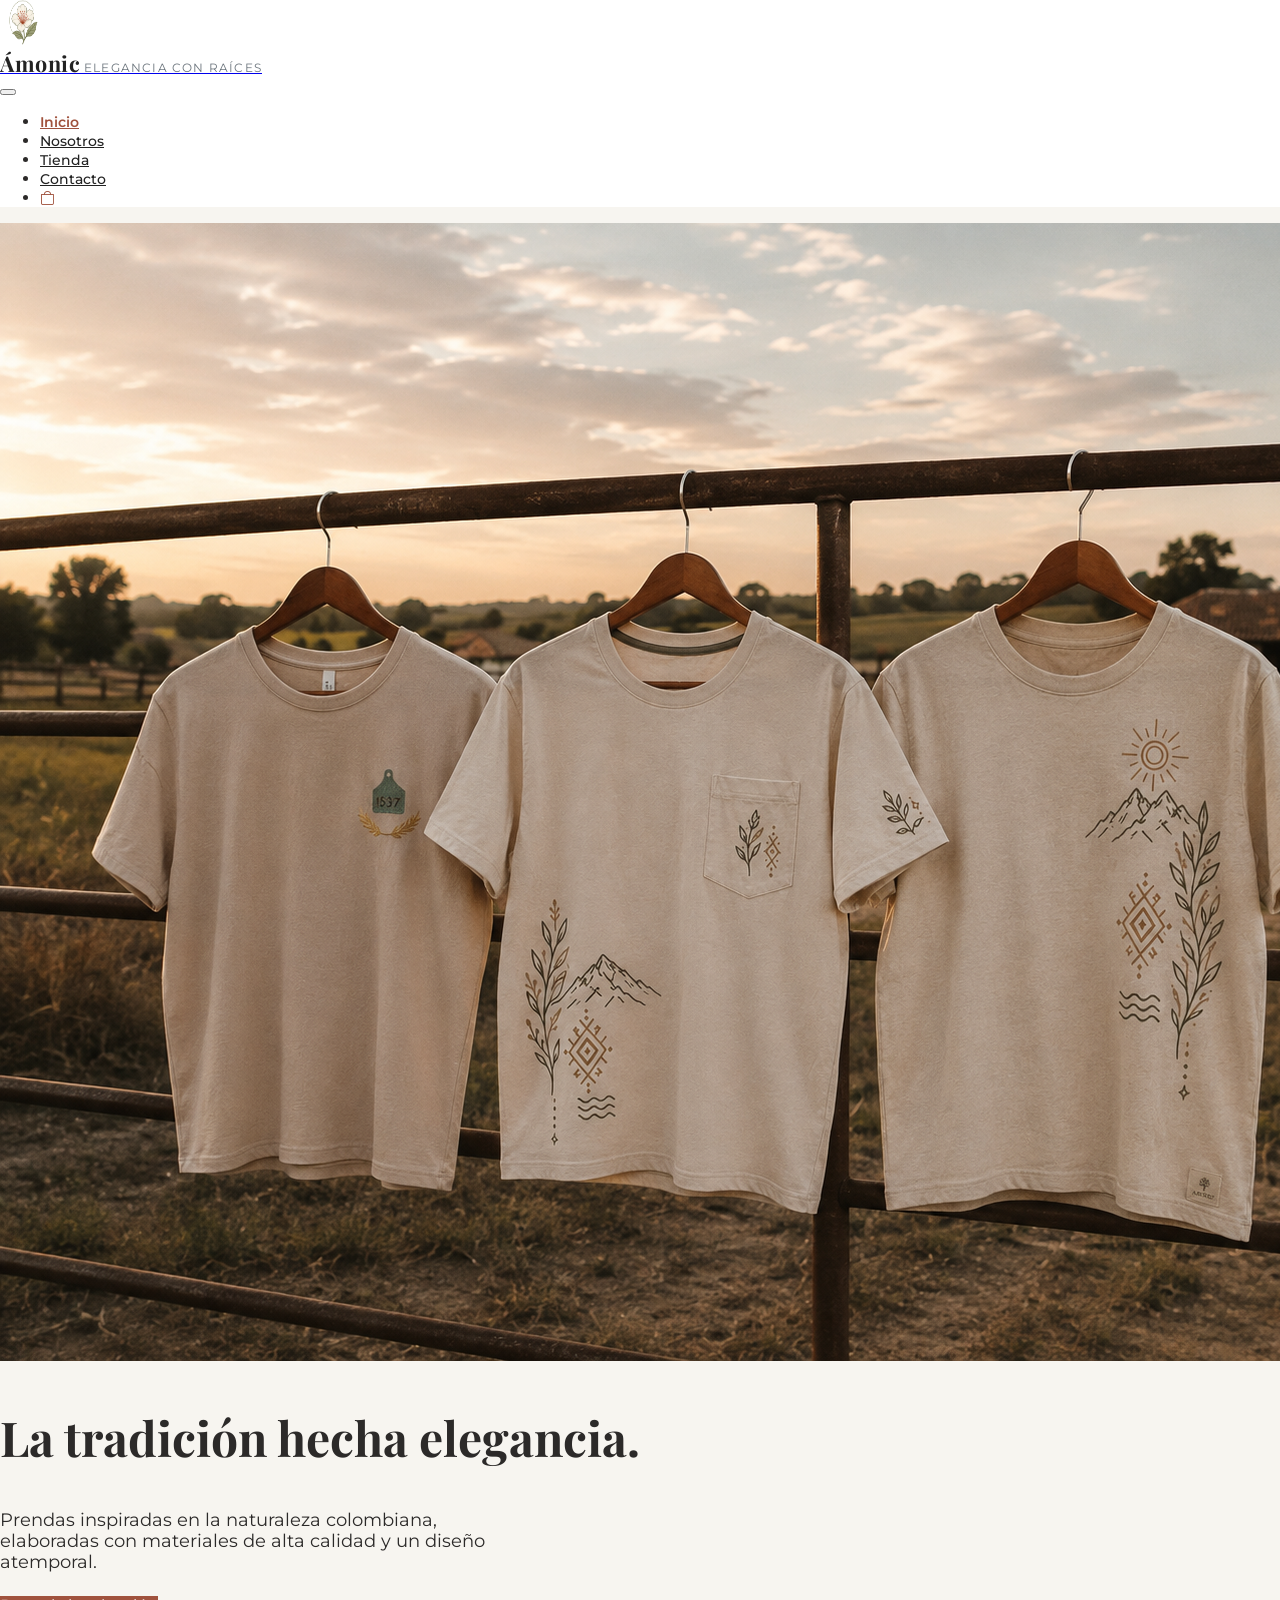
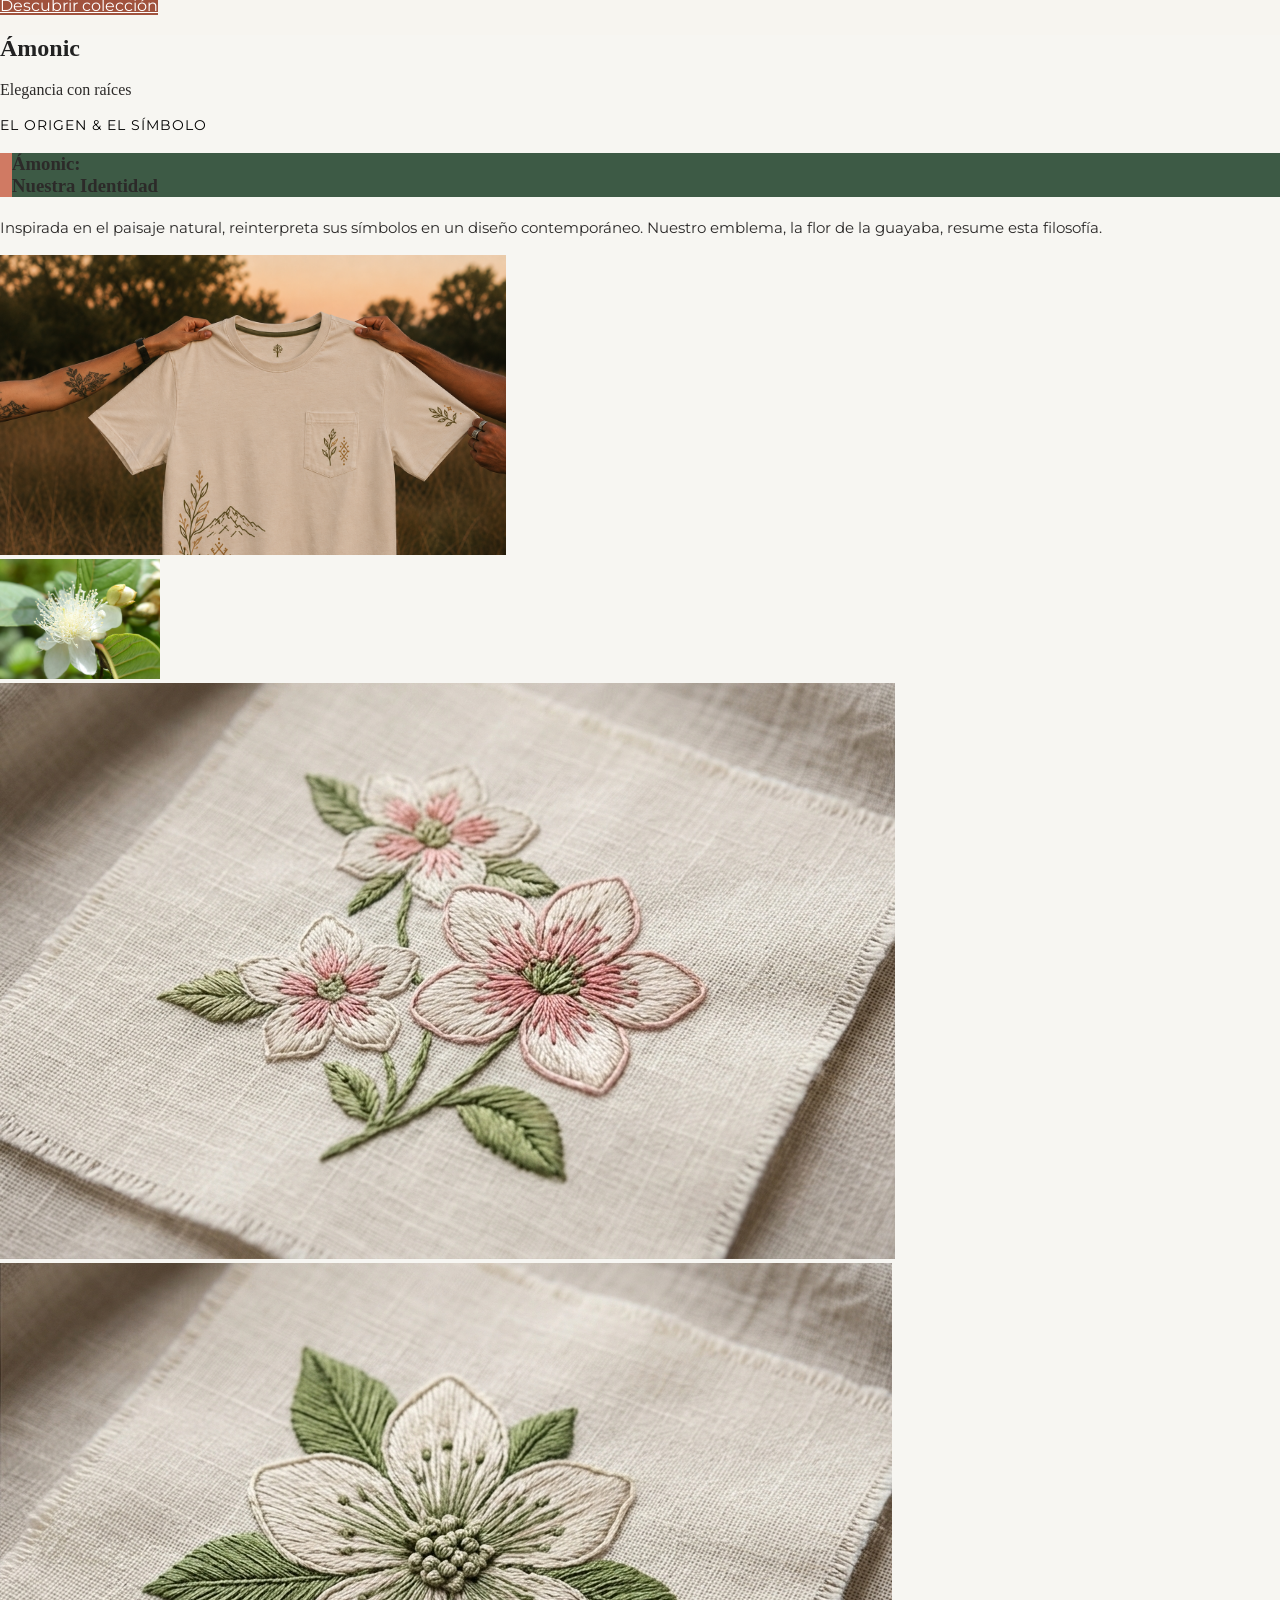
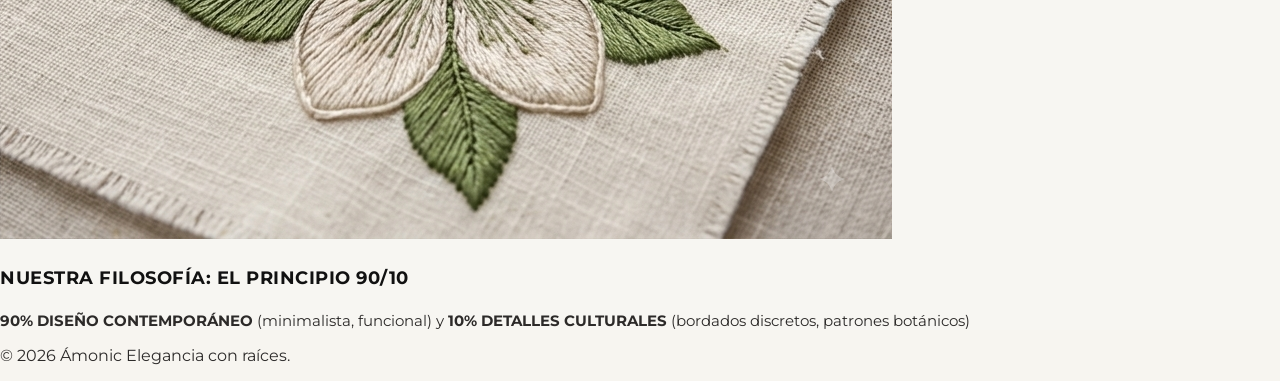
==== index.html @ 0eb74360 "SegundoRepositorio" ====
<!DOCTYPE html>
<html lang="es">
<head>
    <meta charset="UTF-8">
    <meta name="viewport" content="width=device-width, initial-scale=1.0">
    <title>Amonic - Elegancia con raíces</title>
    <!-- Favicon de la página -->
    <link rel="icon" type="image/png" href="Img/LOGO en barra.png">
    <!-- Bootstrap CSS -->
    <link rel="stylesheet" href="css/bootstrap.min.css">
    <!-- Bootstrap Iconos -->
    <link rel="stylesheet" href="https://cdn.jsdelivr.net/npm/bootstrap-icons@1.11.3/font/bootstrap-icons.min.css">
    <!-- Google Fuentes -->
    <link rel="preconnect" href="https://fonts.googleapis.com">
    <link rel="preconnect" href="https://fonts.gstatic.com" crossorigin>
    <link href="https://fonts.googleapis.com/css2?family=Montserrat:ital,wght@0,100..900;1,100..900&family=Playfair+Display:ital,wght@0,400..900;1,400..900&display=swap" rel="stylesheet">
    <link rel="stylesheet" href="css/style.css">
</head>
<body class="scroll-smooth">

    <!-- Barra de Navegación -->
    <header class="sticky-top bg-white shadow-sm">
        <nav class="navbar navbar-expand-lg navbar-light py-3">
            <div class="container">
                <!-- Logo en la Barra de Nav -->
                <a class="navbar-brand d-flex align-items-center gap-3" href="index.html">
                    <img src="Img/LOGO en barra.png" alt="Amonic Logo" width="45" height="45" class="d-inline-block object-fit-contain">
                    <div class="d-flex flex-column align-items-start">
                        <span class="brand-title lh-1">Ámonic</span>
                        <span class="brand-subtitle">Elegancia con raíces</span>
                    </div>
                </a>

                <!-- Botón hamburguesa -->
                <button class="navbar-toggler border-0" type="button" data-bs-toggle="collapse" data-bs-target="#navbarAmonic" aria-controls="navbarAmonic" aria-expanded="false" aria-label="Toggle navigation">
                    <span class="navbar-toggler-icon"></span>
                </button>

                <!-- Menú de navegación y Carrito -->
                <div class="collapse navbar-collapse justify-content-end" id="navbarAmonic">
                    <ul class="navbar-nav gap-lg-4 text-center align-items-center">
                        <li class="nav-item">
                            <a class="nav-link custom-link active" href="index.html">Inicio</a>
                        </li>
                        <li class="nav-item">
                            <a class="nav-link custom-link" href="Nosotros.html">Nosotros</a>
                        </li>
                        <li class="nav-item">
                            <a class="nav-link custom-link" href="Tienda.html">Tienda</a>
                        </li>
                        <li class="nav-item">
                            <a class="nav-link custom-link" href="Contacto.html">Contacto</a>
                        </li>
                        <!-- Carrito de compras -->
                        <!-- Carrito de compras -->
                        <li class="nav-item mt-2 mt-lg-0">
                            <!-- Nota: Se recomienda renombrar el archivo físico a 'carrito-de-compras.html' para evitar espacios -->
                            <a class="nav-link custom-link position-relative px-2" href="Carrito de Compras.html" aria-label="Carrito de compras">
                                <i class="bi bi-bag fs-5 carrito-icon"></i>
                            </a>
                        </li>
                    </ul>
                </div>
            </div>
        </nav>
    </header>

    <!-- INICIO: Banner Principal -->
    <section id="inicio" class="container-fluid p-0 min-vh-100 position-relative d-flex align-items-center text-white overflow-hidden">
        <img src="Img/Baner principal.png" alt="Banner principal Ámonic" class="position-absolute top-0 start-0 w-100 h-100 object-fit-cover z-0">
        <div class="row w-100 m-0 position-relative z-1">
            <div class="hero-text col-11 col-md-6 col-lg-5 offset-1 text-start">
                <h2 class="brand-title2">La tradición hecha elegancia.</h2>
                <p class="brand-subtitle2 hero-subtitle-max">Prendas inspiradas en la naturaleza colombiana, elaboradas con materiales de alta calidad y un diseño atemporal.</p>
                <a href="Tienda.html" class="btn btn-lg rounded-pill text-white px-4 py-2 btn-hero-cta">Descubrir colección</a>
            </div>
        </div>
    </section>

    <!-- BLOQUE 1: Nuestra Identidad -->
    <section class="py-5 bg-nosotros">
        <div class="container py-4">
            
            <!-- Encabezado a la derecha de la Sección -->
            <div class="mb-5">
                <h1 class="display-4 fw-normal mb-1 font-serif text-dark-title">Ámonic</h1>
                <p class="fs-4 text-muted mb-2 font-serif">Elegancia con raíces</p>
            </div>

            <!-- Contenido e Imágenes -->
            <div class="row g-4 align-items-center">
                
                <!-- Columna Izquierda: Textos e Identidad -->
                <div class="col-lg-5">
                    <span class="d-block fw-bold text-uppercase mb-2 section-subtag">
                        EL ORIGEN & EL SÍMBOLO
                    </span>
                    
                    <div class="p-3 my-3 text-white identity-box">
                        <h3 class="h4 mb-0 fw-bold font-serif">
                            Ámonic:<br>Nuestra Identidad
                        </h3>
                    </div>

                    <p class="text-secondary mt-4 pe-lg-3 identity-text">
                        Inspirada en el paisaje natural, reinterpreta sus símbolos en un diseño contemporáneo. Nuestro emblema, la flor de la guayaba, resume esta filosofía.
                    </p>
                </div>

                <!-- Columna Derecha: Galería -->
                <div class="col-lg-7">
                    <div class="row g-3">
                        <div class="col-12">
                            <img src="Img/Imagen-Nosotros.png" alt="Elegancia con raíces Ámonic" class="img-fluid rounded shadow-sm w-100 object-fit-cover gallery-img-main">
                        </div>
                        <div class="col-md-4">
                            <div class="bg-white p-3 rounded text-center shadow-sm h-100 d-flex align-items-center justify-content-center">
                                <img src="Img/FLOR-Nosotros.jpg" alt="Flor de la Guayaba" class="img-fluid gallery-flower-icon">
                            </div>
                        </div>
                        <div class="col-md-4">
                            <img src="Img/Bordado 1.png" alt="Detalle bordado" class="img-fluid rounded shadow-sm w-100 h-100 object-fit-cover">
                        </div>
                        <div class="col-md-4">
                            <img src="Img/Bordado 2.png" alt="Bordado botánico Ámonic" class="img-fluid rounded shadow-sm w-100 h-100 object-fit-cover">
                        </div>
                    </div>
                </div>

            </div>

            <!-- Filosofía 90/10 Resumen -->
            <div class="row mt-5 pt-3">
                <div class="col-12 text-center text-lg-start">
                    <h4 class="fw-bold text-uppercase mb-2 philosophy-title">
                        NUESTRA FILOSOFÍA: EL PRINCIPIO 90/10
                    </h4>
                    <p class="text-muted mb-0 philosophy-desc">
                        <strong>90% DISEÑO CONTEMPORÁNEO</strong> (minimalista, funcional) y <strong>10% DETALLES CULTURALES</strong> (bordados discretos, patrones botánicos)
                    </p>
                </div>
            </div>

        </div>
    </section>

    <!-- Footer -->
    <footer class="text-center py-4 bg-dark text-white">
        <p class="mb-0 fs-6 fw-bold font-sans">
            © 2026 Ámonic Elegancia con raíces.
        </p>
    </footer>

    <script src="js/bootstrap.bundle.min.js"></script>
    <script src="script.js"></script>
</body>
</html>
---- css/style.css ----
/* ==========================================
   1. VARIABLES DE ESTILO Y PALETA DE MARCA
   ========================================== */
:root {
  /* Tipografías */
  --font-serif: 'Playfair Display', Georgia, serif;
  --font-sans: 'Montserrat', sans-serif;
  --font-heading: 'Playfair Display', serif;
  --font-body: 'Montserrat', sans-serif;

  /* Paleta Ámonic */
  --terracota: #a0523d;
  --terracota-dark: #833e2c;
  --terracota-light: #d07a63;
  --verde-oliva: #586148;
  --verde-liquen: #a2b29f;
  --verde-oscuro: #3d5a45;
  --verde-oliva-med: #515848;

  /* Colores Secundarios / Alias */
  --color-terracotta: #c45b3a;
  --color-dark: #222222;
  --color-gray-light: #f8f9fa;

  /* Fondos y Neutros */
  --bg-main: #f7f5f0;
  --bg-card: #ffffff;
  --bg-marroquineria: #f3efe8;
  --bg-crema: #eeebe3;
  --bg-arena: #f3efe6;
  --bg-suave: #f8f6f2;

  /* Textos */
  --text-dark: #222222;
  --text-muted: #76736d;
}

/* ==========================================
   2. REGLAS BASE Y RESET
   ========================================== */
html {
  scroll-behavior: smooth;
}

body {
  margin: 0;
  font-family: var(--font-sans);
  background-color: var(--bg-main);
  color: var(--text-dark);
  scroll-behavior: smooth;
}

h1, h2, h3 {
  font-family: var(--font-heading);
}

hr {
  color: var(--text-dark);
}

/* ==========================================
   3. UTILIDADES DE TIPOGRAFÍA Y COLOR
   ========================================== */
.font-serif { font-family: var(--font-serif); }
.font-sans { font-family: var(--font-sans); }

.brand-heading {
  font-family: var(--font-serif);
  font-weight: 700;
  color: var(--text-dark);
  letter-spacing: 1px;
}

.style-label {
  font-size: 0.72rem;
  letter-spacing: 1.5px;
}

.extra-small {
  font-size: 0.75rem;
  line-height: 1.4;
}

.body-text {
  line-height: 1.8;
  font-size: 0.95rem;
}

/* Utilidades de Texto */
.text-olive { color: #737d61 !important; }
.text-dark-custom, 
.text-dark-title { color: var(--text-dark); }

/* Utilidades de Iconos */
.icon-terracotta { color: var(--terracota); }
.icon-terracotta-light { color: var(--terracota-light); }
.icon-green { color: var(--verde-oscuro); }
.icon-dark { color: #333333; }

/* Utilidades de Fondo */
.bg-cream { background-color: var(--bg-crema); }
.bg-sand { background-color: var(--bg-arena); }
.bg-light-soft, 
.bg-light-section { background-color: var(--bg-suave); }
.bg-olive-dark { background-color: #3d4338; }
.bg-olive-medium { background-color: var(--verde-oliva-med); }

/* ==========================================
   4. NAVEGACIÓN Y NAVBAR
   ========================================== */
.navbar {
  background-color: #ffffff;
}

.navbar-toggler:focus {
  box-shadow: none;
}

/* Títulos de Marca en Nav */
.brand-title {
  font-family: var(--font-serif);
  font-size: 1.35rem;
  font-weight: 700;
  color: var(--text-dark);
  letter-spacing: 0.5px;
}

.brand-subtitle {
  font-family: var(--font-sans);
  font-size: 0.65rem;
  color: var(--terracota);
  letter-spacing: 0.5px;
  text-transform: uppercase;
}

.brand-title2 {
  font-family: var(--font-serif);
  font-size: 3rem;
  font-weight: 700;
}

.brand-subtitle2 {
  font-family: var(--font-sans);
  font-size: 1.1rem;
  margin-top: 1rem;
  margin-bottom: 1.5rem;
}

/* Enlaces de Navegación */
.custom-link {
  font-family: var(--font-sans);
  font-size: 0.9rem;
  font-weight: 500;
  color: var(--text-dark) !important;
  transition: all 0.25s ease;
}

.custom-link:hover,
.custom-link.active {
  color: var(--terracota) !important;
}

.navbar .custom-link.active {
  font-weight: 600;
}

/* Categorías */
.nav-categories {
  width: 100%;
}

.nav-categories .nav-link {
  color: #333333;
  font-size: 0.82rem;
  padding: 7px 10px;
  border-radius: 7px;
  background-color: transparent;
  text-decoration: none;
  transition: background-color 0.25s ease, color 0.25s ease, transform 0.25s ease;
}

.nav-categories .nav-link:hover {
  background-color: var(--text-dark);
  color: var(--bg-main) !important;
  transform: translateX(3px);
}

.nav-categories .nav-link.active {
  background-color: #e6e1d7;
  color: var(--text-dark);
  font-weight: 600;
}

.nav-categories .nav-link.active:hover {
  background-color: var(--text-dark);
  color: var(--bg-main) !important;
}

.category-img-icon {
  width: 38px;
  height: 38px;
  object-fit: contain;
  border-radius: 50%;
  background-color: var(--verde-oliva);
  padding: 6px;
}

/* Carrito en Nav */
.carrito-icon {
  color: var(--terracota);
}

.carrito-badge, 
.badge-cart {
  background-color: var(--terracota);
  font-size: 0.65rem;
  padding: 0.35em 0.55em;
}

.cart-heading {
  color: var(--terracota);
}

/* ==========================================
   5. TARJETAS DE PRODUCTO Y CATÁLOGO
   ========================================== */
.product-card {
  background-color: #faf9f5;
  border: 1px solid rgba(34, 34, 34, 0.12);
  border-radius: 8px;
  overflow: hidden;
  box-shadow: 0 2px 6px rgba(0, 0, 0, 0.02);
  transition: transform 0.25s ease, box-shadow 0.25s ease;
}

.product-card:hover {
  transform: translateY(-3px);
  box-shadow: 0 8px 20px rgba(34, 34, 34, 0.08);
}

.product-image {
  width: 100%;
  height: 245px;
  object-fit: cover;
}

.price-tag {
  font-size: 0.9rem;
  color: var(--text-dark);
}

.btn-fav {
  background-color: rgba(255, 255, 255, 0.88);
  border-radius: 50%;
  width: 34px;
  height: 34px;
  padding: 6px;
  border: none;
  cursor: pointer;
  transition: all 0.2s ease;
}

.badge-star {
  background-color: #737d61;
  color: #ffffff;
  font-size: 0.62rem;
  letter-spacing: 0.5px;
  padding: 5px 9px;
}

.bg-badge-muted {
  background-color: #e3e0d4;
  color: #555555;
  font-size: 0.65rem;
}

.bg-sustainable-box {
  background-color: #e8e6d8;
  border: 1px solid var(--terracota);
}

/* Selectores de Color en Listados */
.color-list {
  margin-top: 9px;
}

.color-item {
  display: flex;
  align-items: center;
  gap: 6px;
  margin-bottom: 4px;
}

.color-name {
  font-size: 0.67rem;
  color: #555555;
  line-height: 1.3;
}

.color-dot {
  width: 14px;
  height: 14px;
  min-width: 14px;
  border-radius: 50%;
  display: inline-block;
  border: 1px solid rgba(34, 34, 34, 0.20);
}

/* Marroquinería y Accesorios */
.bg-card-marroqueri {
  background-color: var(--bg-marroquineria);
  border-color: #e5e0d5 !important;
}

.accessory-card {
  min-height: 120px;
}

.accessory-image {
  object-fit: cover;
}

/* ==========================================
   6. PÁGINA DE DETALLE DE PRODUCTO
   ========================================== */
.product-title {
  font-size: 1.85rem;
  color: #333;
  letter-spacing: 0.5px;
}

.sku-text {
  font-size: 0.8rem;
  letter-spacing: 0.5px;
}

.product-price {
  color: #2b2b2b;
  font-weight: 400;
  letter-spacing: 0.5px;
}

.product-description p {
  font-size: 0.9rem;
  line-height: 1.6;
}

/* Galería e Imágenes del Producto */
.main-image-container img {
  object-fit: cover;
  max-height: 580px;
  background-color: var(--color-gray-light);
  border-radius: 8px;
  transition: opacity 0.3s ease;
}

.thumbnail-gallery {
  scrollbar-width: thin;
  scrollbar-color: #ccc transparent;
}

.thumbnail-gallery::-webkit-scrollbar {
  height: 4px;
}

.thumbnail-gallery::-webkit-scrollbar-thumb {
  background-color: #ccc;
  border-radius: 4px;
}

.thumbnail-gallery .img-thumbnail {
  width: 55px;
  height: 55px;
  object-fit: cover;
  padding: 0;
  border-radius: 0;
  border: 1px solid transparent;
  cursor: pointer;
  transition: border-color 0.2s ease;
}

.thumbnail-gallery .img-thumbnail.active,
.thumbnail-gallery .img-thumbnail:hover {
  border-color: #000;
}

.static-thumb {
  transition: transform 0.2s ease, border-color 0.2s ease;
  border: 1px solid #e0e0e0;
  border-radius: 6px;
}

.static-thumb:hover {
  transform: translateY(-2px);
  border-color: var(--color-terracotta);
}

/* Selector Circular de Color */
.color-circle {
  display: inline-block;
  width: 30px;
  height: 30px;
  border-radius: 50%;
  cursor: pointer;
  position: relative;
  border: 2px solid #ffffff;
  box-shadow: 0 0 0 1px #ddd;
  transition: transform 0.2s ease, box-shadow 0.2s ease, border 0.2s ease;
}

.color-circle:hover {
  transform: scale(1.1);
}

.btn-check:checked + .color-circle {
  border: 2px solid #000;
  box-shadow: 0 0 0 2px #222222;
  transform: scale(1.1);
}

/* Selector de Talla */
.custom-select-size {
  max-width: 200px;
  border-radius: 0;
  border-color: #333;
  padding: 0.6rem 0.9rem;
  font-size: 0.9rem;
}

.custom-select-size:focus {
  box-shadow: none;
  border-color: #000;
}

/* Selector de Cantidad */
.quantity-picker {
  width: 120px;
}

.quantity-picker .btn {
  width: 40px;
  border-radius: 0;
  border-color: #333;
  color: #333;
  font-weight: 600;
}

.quantity-picker .btn:hover {
  background-color: transparent;
  color: #000;
}

.quantity-picker input {
  width: 40px;
  border-left: none;
  border-right: none;
  border-color: #333 !important;
  border-radius: 0;
}

/* Botón Agregar al Carrito */
.btn-add-cart {
  border-radius: 0;
  background-color: #2e3032;
  border: none;
  text-transform: uppercase;
  letter-spacing: 1.5px;
  font-size: 0.85rem;
  font-weight: 600;
  transition: background-color 0.3s ease, transform 0.1s ease;
}

.btn-add-cart:hover {
  background-color: var(--color-terracotta);
}

.btn-add-cart:active {
  transform: scale(0.99);
}

/* Acordeón del Producto */
.product-info-accordion .accordion-item {
  border-left: none;
  border-right: none;
  border-radius: 0;
  border-color: #d1d1d1;
}

.product-info-accordion .accordion-button {
  padding: 1.2rem 0;
  font-size: 0.85rem;
  letter-spacing: 1px;
  color: #333;
  background-color: transparent;
  box-shadow: none !important;
}

.product-info-accordion .accordion-button:not(.collapsed) {
  background-color: transparent;
  color: var(--color-terracotta);
}

.product-info-accordion .accordion-body {
  padding-left: 0;
  padding-right: 0;
}

/* ==========================================
   7. SECCIONES GENERALES Y HERO
   ========================================== */
.block-container-max {
  max-width: 500px;
}

/* Hero Section */
.hero-section {
  min-height: 450px;
}

.hero-overlay {
  background-color: rgba(0, 0, 0, 0.35);
}

.hero-title {
  letter-spacing: 1px;
}

.hero-subtitle {
  letter-spacing: 3px;
  font-size: 0.8rem;
}

.hero-subtitle-max {
  max-width: 500px;
}

.hero-line {
  border-bottom: 1px solid #ffffff;
  width: 40px;
  display: inline-block;
}

/* Títulos y Líneas de Sección */
.section-number {
  color: #888888;
  font-size: 0.8rem;
  letter-spacing: 2px;
}

.section-line {
  border-bottom: 1px solid #cccccc;
  width: 30px;
}

.section-line-dark {
  border-bottom: 1px solid #666666;
  width: 30px;
}

.section-title {
  letter-spacing: 1px;
}

.section-subtag {
  letter-spacing: 1px;
  color: #000000;
  font-size: 0.9rem;
}

/* Sección Nosotros */
.bg-nosotros {
  background-color: #f7f6f2;
}

.origin-img {
  max-height: 400px;
  width: 100%;
  object-fit: cover;
}

.badge-location {
  width: 130px;
  height: 130px;
  border: 1px dashed var(--terracota);
}

.badge-loc-title {
  font-size: 0.65rem;
  letter-spacing: 1px;
  color: var(--terracota);
}

.badge-loc-sub {
  font-size: 0.55rem;
  letter-spacing: 1px;
}

.map-img {
  max-height: 320px;
}

.pillar-text {
  font-size: 0.7rem;
  letter-spacing: 1px;
}

.design-quote {
  line-height: 1.7;
  font-size: 0.9rem;
}

.section-bg-img-container {
  min-height: 400px;
}

.section-bg-img-container-tall {
  min-height: 450px;
}

.purpose-text {
  font-size: 0.75rem;
  letter-spacing: 1.5px;
  color: #333333;
}

.identity-box {
  background-color: var(--verde-oscuro);
  border-left: 12px solid var(--terracota-light);
}

.identity-text {
  font-size: 0.95rem;
  line-height: 1.6;
}

.gallery-img-main {
  max-height: 300px;
}

.gallery-flower-icon {
  max-height: 120px;
}

/* Filosofía */
.philosophy-title {
  letter-spacing: 0.5px;
  font-size: 1.1rem;
  color: #111111;
}

.philosophy-desc {
  font-size: 0.95rem;
}

.values-title {
  font-size: 0.85rem;
  letter-spacing: 1px;
}

.values-grid {
  font-size: 0.75rem;
  letter-spacing: 1.5px;
}

/* Botones y CTA */
.cta-container {
  max-width: 700px;
}

.cta-subtitle {
  letter-spacing: 1px;
}

.cta-tagline {
  color: var(--terracota);
  letter-spacing: 2px;
  font-size: 0.75rem;
}

.btn-amonic {
  background-color: #b56046;
  color: #ffffff;
  border: none;
  letter-spacing: 2px;
  font-size: 0.85rem;
  transition: background-color 0.3s ease;
}

.btn-amonic:hover {
  background-color: var(--terracota-dark);
}

.btn-hero-cta {
  background-color: var(--terracota);
  color: #ffffff;
  border: none;
  transition: background-color 0.3s ease;
}

.btn-hero-cta:hover {
  background-color: var(--terracota-dark);
}

.btn-outline-amonic {
  color: var(--terracota);
  border-color: var(--terracota) !important;
  background: transparent;
  font-size: 0.8rem;
  letter-spacing: 1px;
  transition: all 0.3s ease;
}

.btn-outline-amonic:hover {
  background-color: var(--terracota);
  color: #ffffff;
}

/* ==========================================
   8. CONTACTO Y FORMULARIO
   ========================================== */
.bg-form-column {
  background-color: #f9f7f2;
}

.bg-info-column {
  background-color: #e6dfd3;
}

.form-wrapper {
  max-width: 500px;
  width: 100%;
}

.info-wrapper {
  max-width: 420px;
  width: 100%;
}

.contact-tag {
  color: var(--terracota);
  letter-spacing: 3px;
  font-size: 0.85rem;
}

.contact-title {
  color: #1a1a1a;
}

.contact-desc {
  line-height: 1.6;
  font-size: 0.95rem;
}

.subtitle-question {
  color: var(--terracota);
  letter-spacing: 1px;
}

.border-gray-custom {
  border-color: #cccccc !important;
}

.border-gray-medium {
  border-color: #888888 !important;
}

/* Campos de Formulario */
.form-custom-label {
  font-size: 0.75rem;
  letter-spacing: 1px;
  color: #333333;
}

.form-custom-input,
.form-custom-select {
  font-size: 0.9rem;
  color: #555555;
}

.btn-send {
  background-color: #4a523f;
  color: #ffffff;
  letter-spacing: 2px;
  font-size: 0.85rem;
  transition: background-color 0.3s ease;
}

.btn-send:hover {
  background-color: #394030;
}

/* Columna Lateral de Información */
.info-brand-title {
  color: #1a1a1a;
}

.info-brand-subtitle {
  color: var(--terracota);
  letter-spacing: 3px;
  font-size: 0.8rem;
}

.info-divider {
  border-top: 1.5px solid #666666;
  width: 60px;
  opacity: 1;
}

.contact-info-list {
  font-size: 0.95rem;
  color: #2a2a2a;
}

.info-divider-container {
  max-width: 320px;
}

.cta-info-title {
  color: #1a1a1a;
  font-size: 1.05rem;
}

/* ==========================================
   9. FOOTER Y REDES SOCIALES
   ========================================== */
.footer-text {
  font-family: var(--font-sans);
}

.social-share a,
.social-icon {
  font-size: 1.1rem;
  color: #6c757d;
  transition: color 0.2s ease;
}

.social-share a:hover,
.social-icon:hover {
  color: var(--color-terracotta) !important;
}

/* ==========================================
   10. ADAPTABILIDAD Y MEDIA QUERIES
   ========================================== */
@media (max-width: 991px) {
  .product-image {
    height: 220px;
  }
}

@media (max-width: 767px) {
  .product-image {
    height: 280px;
  }
  
  .nav-categories {
    margin-bottom: 30px;
  }
  
  .brand-heading {
    letter-spacing: 0.5px;
  }
  
  .badge-star {
    display: none;
  }
}

@media (max-width: 575px) {
  .product-image {
    height: 300px;
  }
  
  .accessory-card {
    flex-direction: column !important;
    align-items: flex-start !important;
    gap: 15px;
  }
  
  .accessory-image {
    width: 100%;
    height: 150px;
  }
}
/* Variables de Color y Tipografía */
:root {
  --bg-dark-green: #1c2a20;
  --bg-card-cream: #eee8df;
  --color-rust: #b25829;
  --text-main: #333333;
}

body {
  font-family: 'Montserrat', sans-serif;
  color: var(--text-main);
  background-color: #f7f5f0 !important;
}

.font-serif {
  font-family: 'Cormorant Garamond', serif;
}

.extra-small {
  font-size: 0.78rem;
}

.badge-subheading {
  font-size: 0.75rem;
  letter-spacing: 2px;
  text-transform: uppercase;
  color: #c2ab87;
  font-weight: 600;
}

/* Colores personalizados */
.bg-dark-green {
  background-color: var(--bg-dark-green) !important;
}

.text-rust {
  color: var(--color-rust) !important;
}

.btn-rust {
  background-color: var(--color-rust);
  color: #ffffff;
  border: none;
}

.btn-rust:hover {
  background-color: #96471e;
  color: #ffffff;
}

.hero-section {
  background-color: var(--bg-dark-green);
}

/* Tarjetas */
.card-custom {
  background-color: var(--bg-card-cream);
  border-radius: 12px;
}

.section-title {
  letter-spacing: 3px;
  font-weight: 600;
}

.decorative-divider {
  font-size: 0.8rem;
  color: #a39582;
}

/* Pasos de Proceso */
.step-badge {
  width: 26px;
  height: 26px;
  background-color: var(--color-rust);
  color: white;
  border-radius: 50%;
  font-size: 0.75rem;
  font-weight: bold;
  display: flex;
  align-items: center;
  justify-content: center;
}

.step-icon-box {
  width: 60px;
  height: 60px;
  background-color: var(--bg-card-cream);
  border-radius: 50%;
  display: flex;
  align-items: center;
  justify-content: center;
  font-size: 1.4rem;
  color: #444;
}

/* Sello circular del footer */
.stamp-badge {
  width: 100px;
  height: 100px;
  border: 1px dashed #ffffff77;
  border-radius: 50%;
  display: flex;
  align-items: center;
  justify-content: center;
  text-align: center;
  font-size: 0.6rem;
  padding: 10px;
  letter-spacing: 1px;
}

.material-symbols-outlined {
  font-variation-settings:
  'FILL' 0,
  'wght' 400,
  'GRAD' 0,
  'opsz' 24
}
body {
    background-color: #faf8f5;
    font-family: 'Montserrat', sans-serif;
    color: #2c2a29;
}

.font-playfair {
    font-family: 'Playfair Display', serif;
}

.border-bottom, .border-top {
    border-color: #e6e2d8 !important;
}

/* Ajustes para inputs y botones de cantidad */
.input-group .btn-outline-secondary {
    border-color: #dcd6cb;
    color: #2c2a29;
    background-color: #ffffff;
}

.input-group .form-control {
    border-color: #dcd6cb;
    background-color: #ffffff;
    color: #2c2a29;
}
/* Estilos generales para fuentes y componentes del producto */
body {
    font-family: 'Montserrat', sans-serif;
}

h1, h2, h3, .brand-title {
    font-family: 'Playfair Display', serif;
}

.brand-subtitle {
    font-size: 0.75rem;
    letter-spacing: 0.1em;
    text-transform: uppercase;
    color: #6c757d;
}

/* Selector de colores interactivo */
.color-btn {
    border-radius: 4px;
    padding: 0.35rem 0.8rem;
    font-size: 0.85rem;
    transition: all 0.2s ease-in-out;
}

.color-btn.active {
    background-color: #212529 !important;
    color: #fff !important;
    border-color: #212529 !important;
}

/* Contenedor de imagen principal */
.main-image-container {
    background-color: #f8f9fa;
    border-radius: 8px;
    overflow: hidden;
    display: flex;
    align-items: center;
    justify-content: center;
    min-height: 350px;
}

.main-image-container img {
    max-height: 450px;
    object-fit: contain;
    transition: transform 0.3s ease;
}

.main-image-container img:hover {
    transform: scale(1.03);
}

/* Enlaces personalizados */
.custom-link {
    color: #212529;
    font-weight: 500;
}

.custom-link:hover, .custom-link.active {
    color: #000;
}

/* Tarjetas de productos relacionados */
.product-card {
    transition: transform 0.2s ease-in-out, box-shadow 0.2s ease-in-out;
}

.product-card:hover {
    transform: translateY(-4px);
    box-shadow: 0 .5rem 1rem rgba(0,0,0,.1) !important;
}
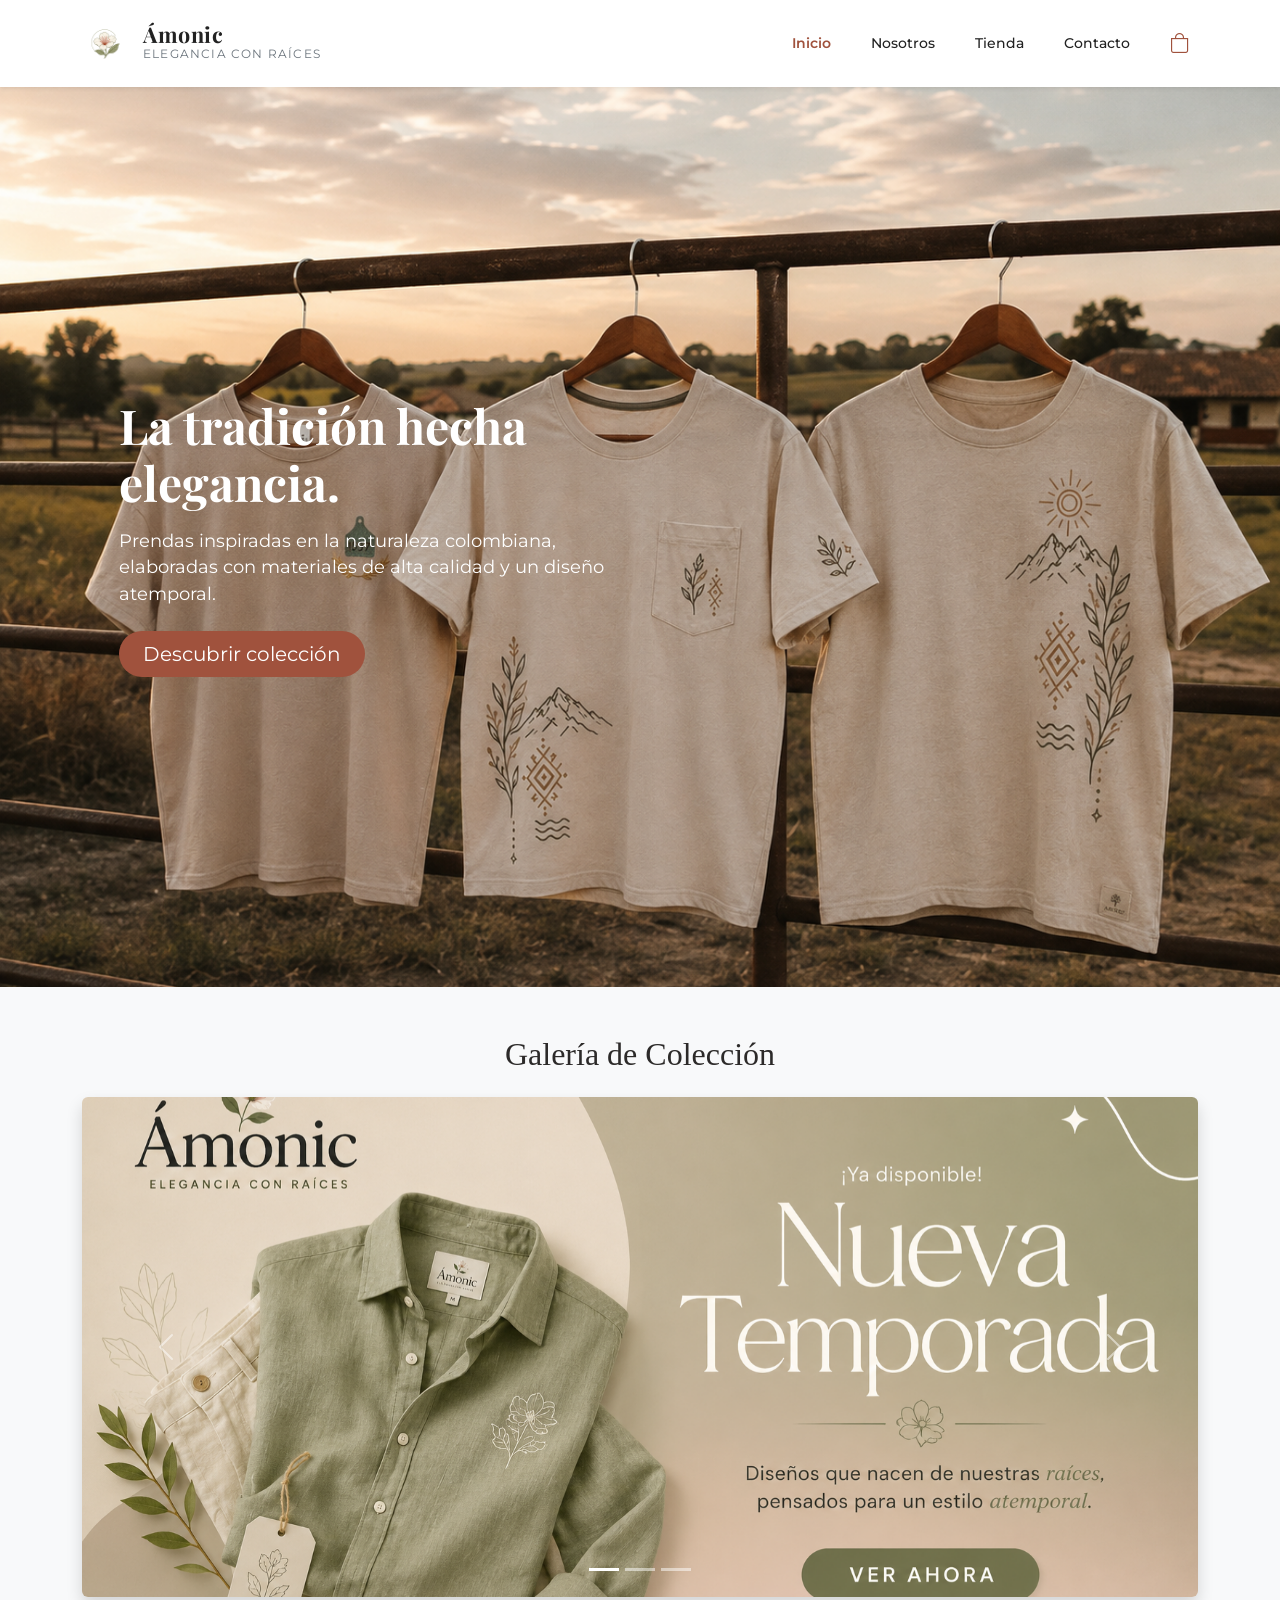
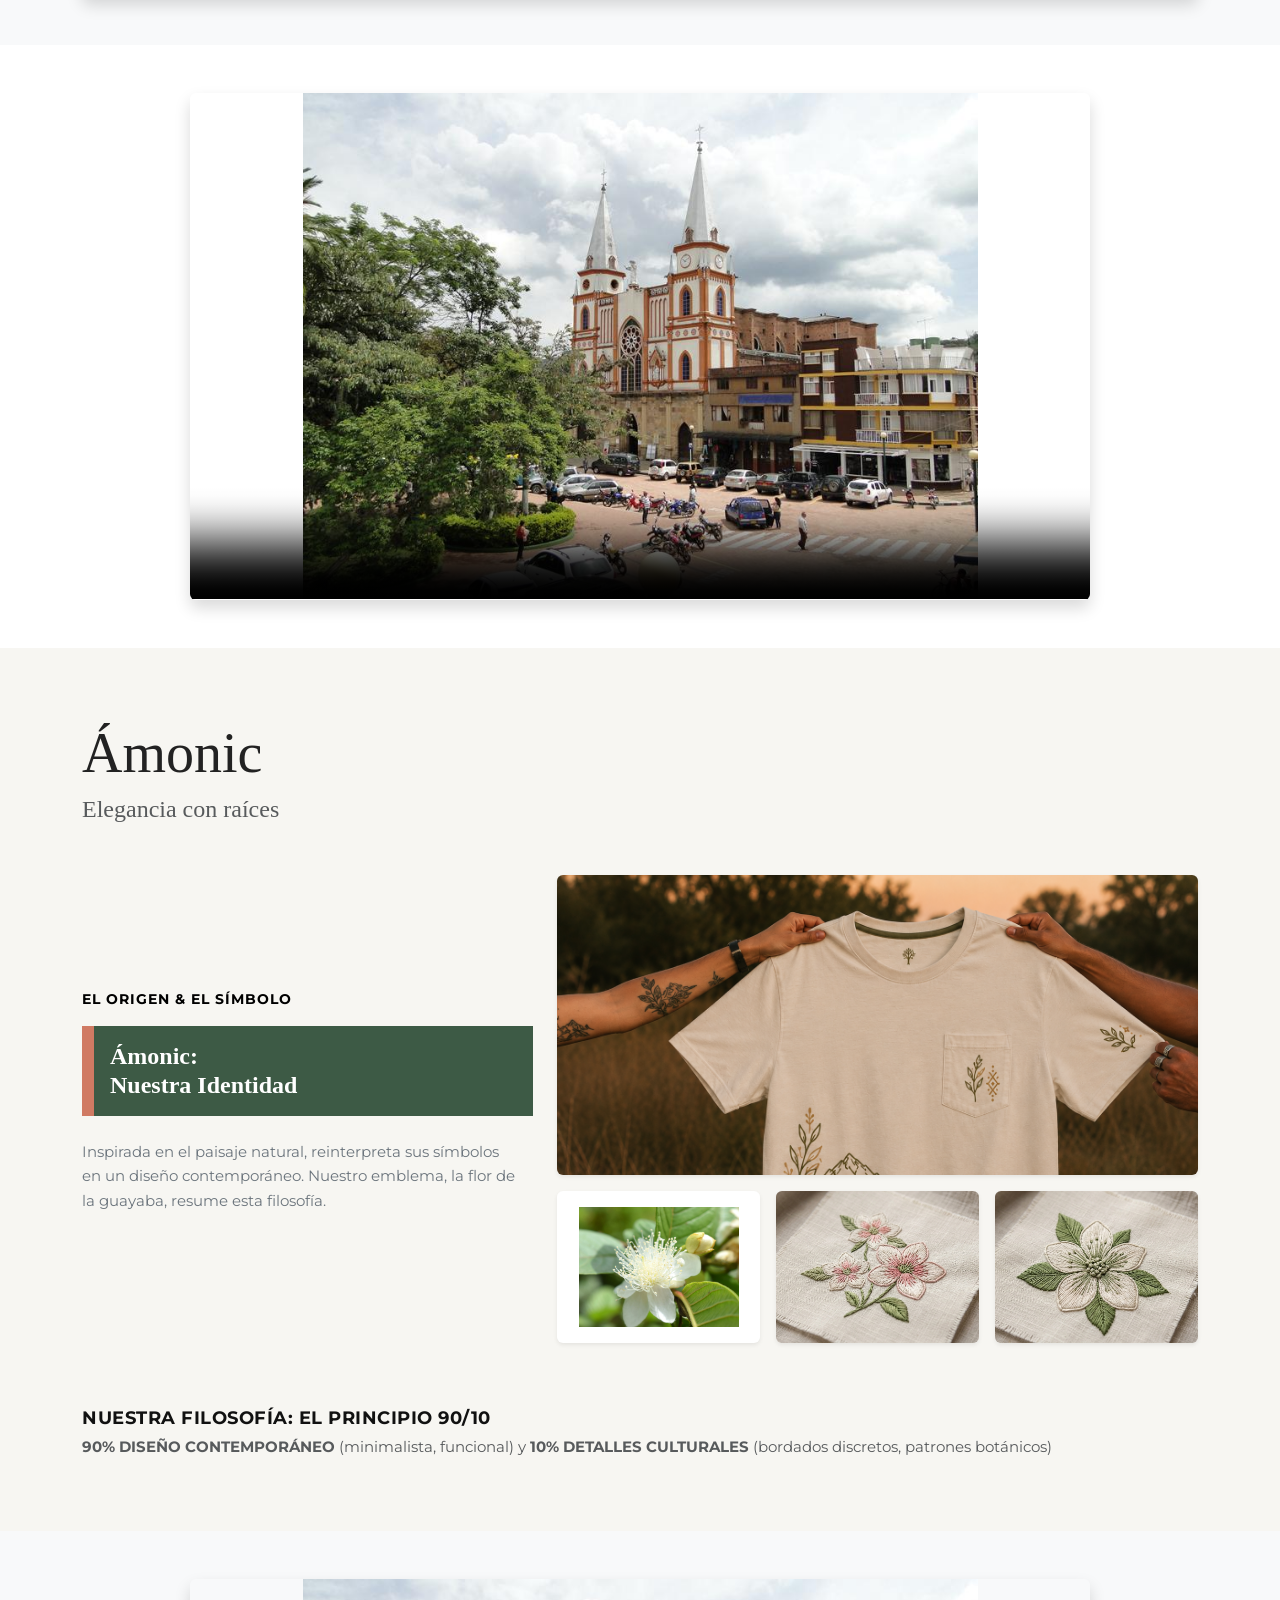
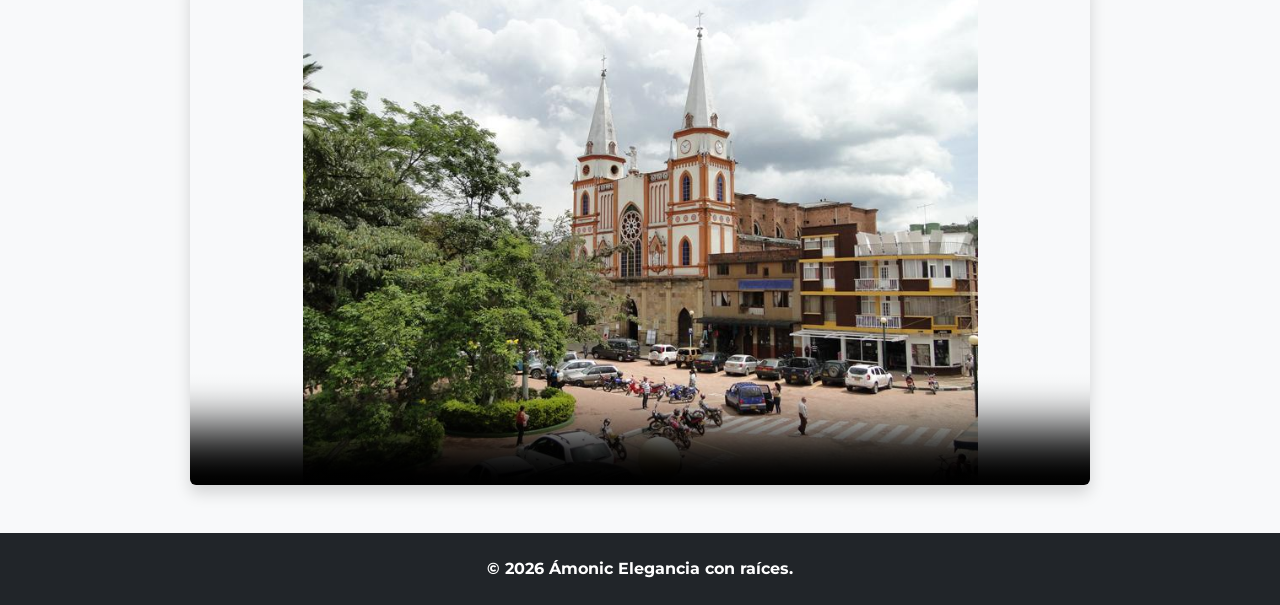
==== commit 615303db: "Segundcmmit" ====
--- a/index.html
+++ b/index.html
@@ -76,7 +76,52 @@
             </div>
         </div>
     </section>
-
+  <!-- 2. GALERÍA DE FOTOS (CARRUSEL) -->
+    <section class="py-5 bg-light">
+        <div class="container">
+            <div class="text-center mb-4">
+                <h2 class="font-serif">Galería de Colección</h2>
+            </div>
+            <div id="galeriaCarousel" class="carousel slide shadow rounded overflow-hidden" data-bs-ride="carousel">
+                <div class="carousel-indicators">
+                    <button type="button" data-bs-target="#galeriaCarousel" data-bs-slide-to="0" class="active" aria-current="true" aria-label="Slide 1"></button>
+                    <button type="button" data-bs-target="#galeriaCarousel" data-bs-slide-to="1" aria-label="Slide 2"></button>
+                    <button type="button" data-bs-target="#galeriaCarousel" data-bs-slide-to="2" aria-label="Slide 3"></button>
+                </div>
+                <div class="carousel-inner">
+                    <div class="carousel-item active">
+                        <img src="Img/Banner 1.png" class="d-block w-100 object-fit-cover" style="max-height: 500px;" alt="Elegancia con raíces Ámonic">
+                    </div>
+                    <div class="carousel-item">
+                        <img src="Img/Banner 2.png" class="d-block w-100 object-fit-cover" style="max-height: 500px;" alt="Detalle bordado">
+                    </div>
+                    <div class="carousel-item">
+                        <img src="Img/Banner Ámonic.png" class="d-block w-100 object-fit-cover" style="max-height: 500px;" alt="Bordado botánico Ámonic">
+                    </div>
+                </div>
+                <button class="carousel-control-prev" type="button" data-bs-target="#galeriaCarousel" data-bs-slide="prev">
+                    <span class="carousel-control-prev-icon" aria-hidden="true"></span>
+                    <span class="visually-hidden">Anterior</span>
+                </button>
+                <button class="carousel-control-next" type="button" data-bs-target="#galeriaCarousel" data-bs-slide="next">
+                    <span class="carousel-control-next-icon" aria-hidden="true"></span>
+                    <span class="visually-hidden">Siguiente</span>
+                </button>
+            </div>
+        </div>
+    </section>
+
+    <!-- 3. PRIMER VIDEO (Ubicado en la carpeta Img) -->
+    <section class="py-5 bg-white">
+        <div class="container text-center">
+            <div class="ratio ratio-16x9 shadow rounded overflow-hidden mx-auto" style="max-width: 900px;">
+                <video controls poster="Img/Moniquirá Parque.jfif">
+                    <source src="Img/Video 1.mp4" type="video/mp4">
+                    Tu navegador no soporta reproducción de video.
+                </video>
+            </div>
+        </div>
+    </section>
     <!-- BLOQUE 1: Nuestra Identidad -->
     <section class="py-5 bg-nosotros">
         <div class="container py-4">
@@ -143,7 +188,17 @@
 
         </div>
     </section>
-
+<!-- 5. SEGUNDO VIDEO (Antes del Footer - Ubicado en la carpeta Img) -->
+    <section class="py-5 bg-light">
+        <div class="container text-center">
+            <div class="ratio ratio-16x9 shadow rounded overflow-hidden mx-auto" style="max-width: 900px;">
+                <video controls poster="Img/Moniquirá Parque.jfif">
+                    <source src="Img/Video 2.mp4" type="video/mp4">
+                    Tu navegador no soporta reproducción de video.
+                </video>
+            </div>
+        </div>
+    </section>
     <!-- Footer -->
     <footer class="text-center py-4 bg-dark text-white">
         <p class="mb-0 fs-6 fw-bold font-sans">
